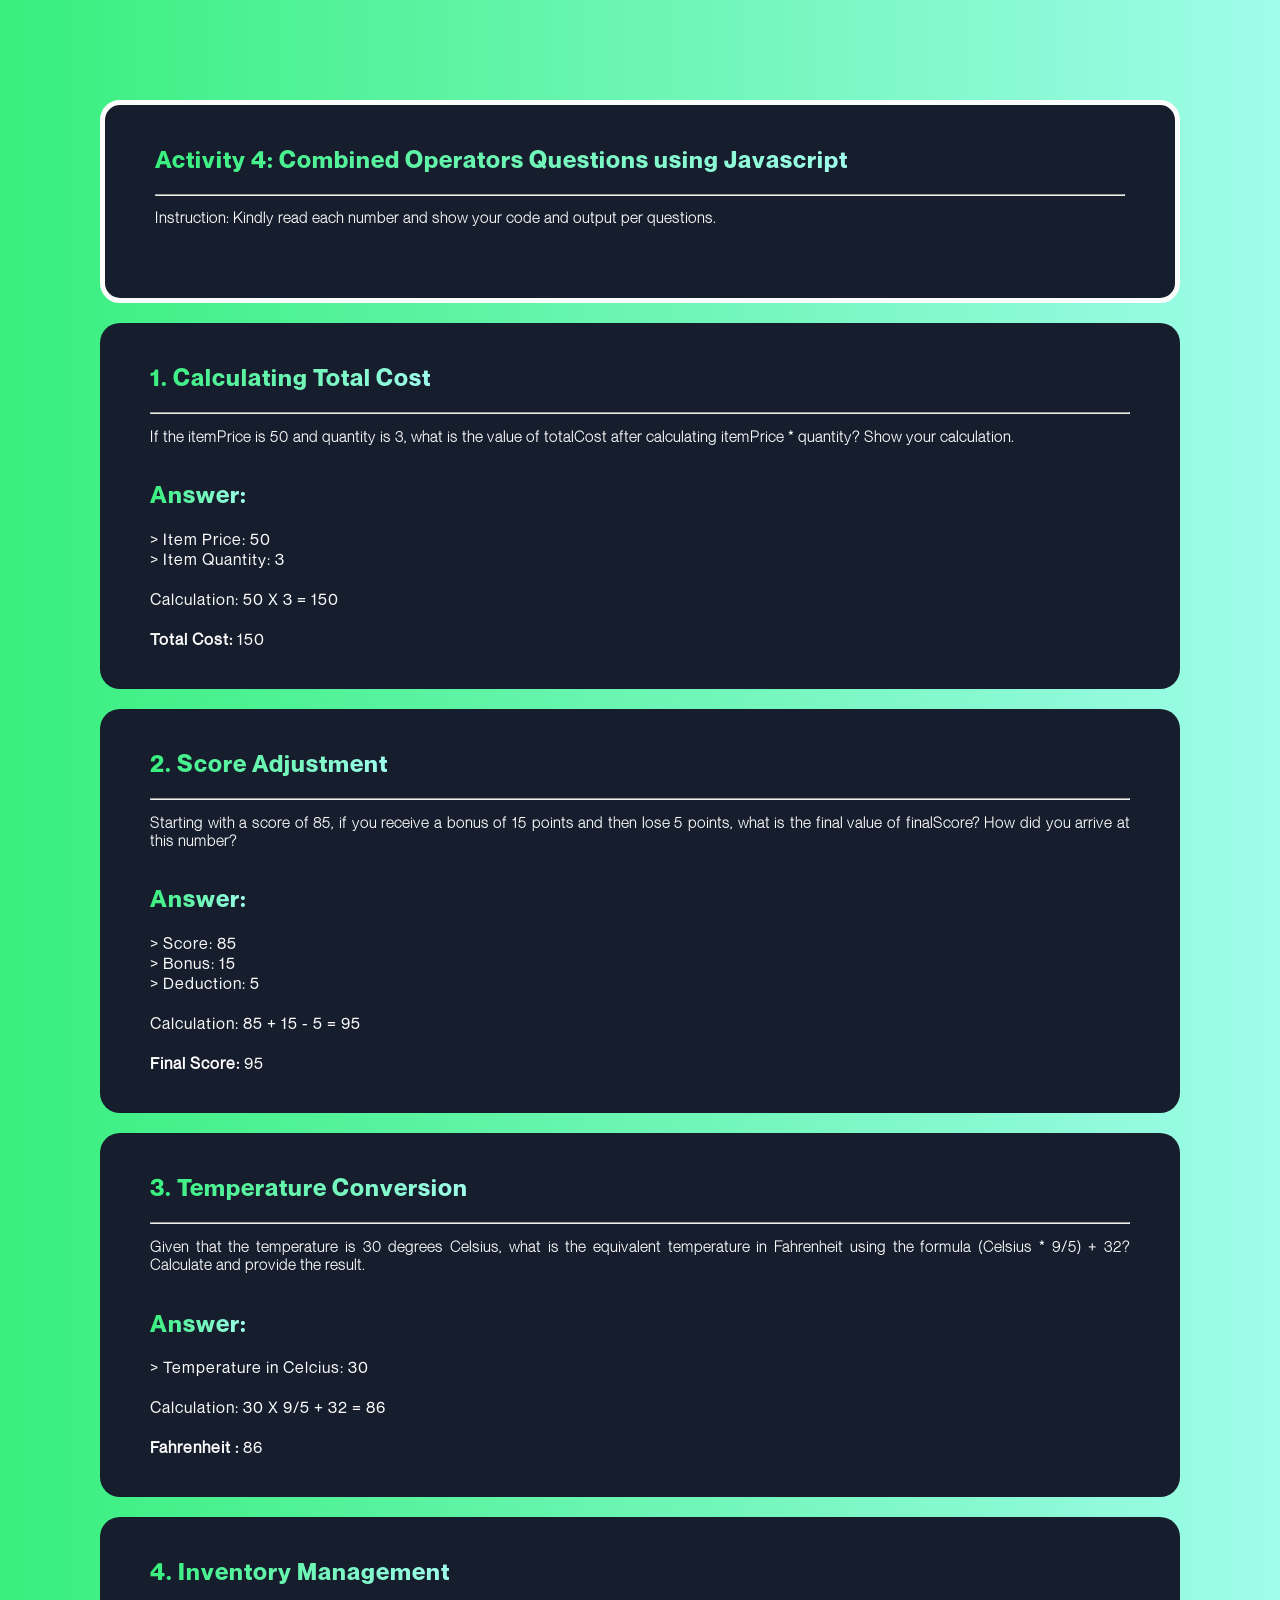
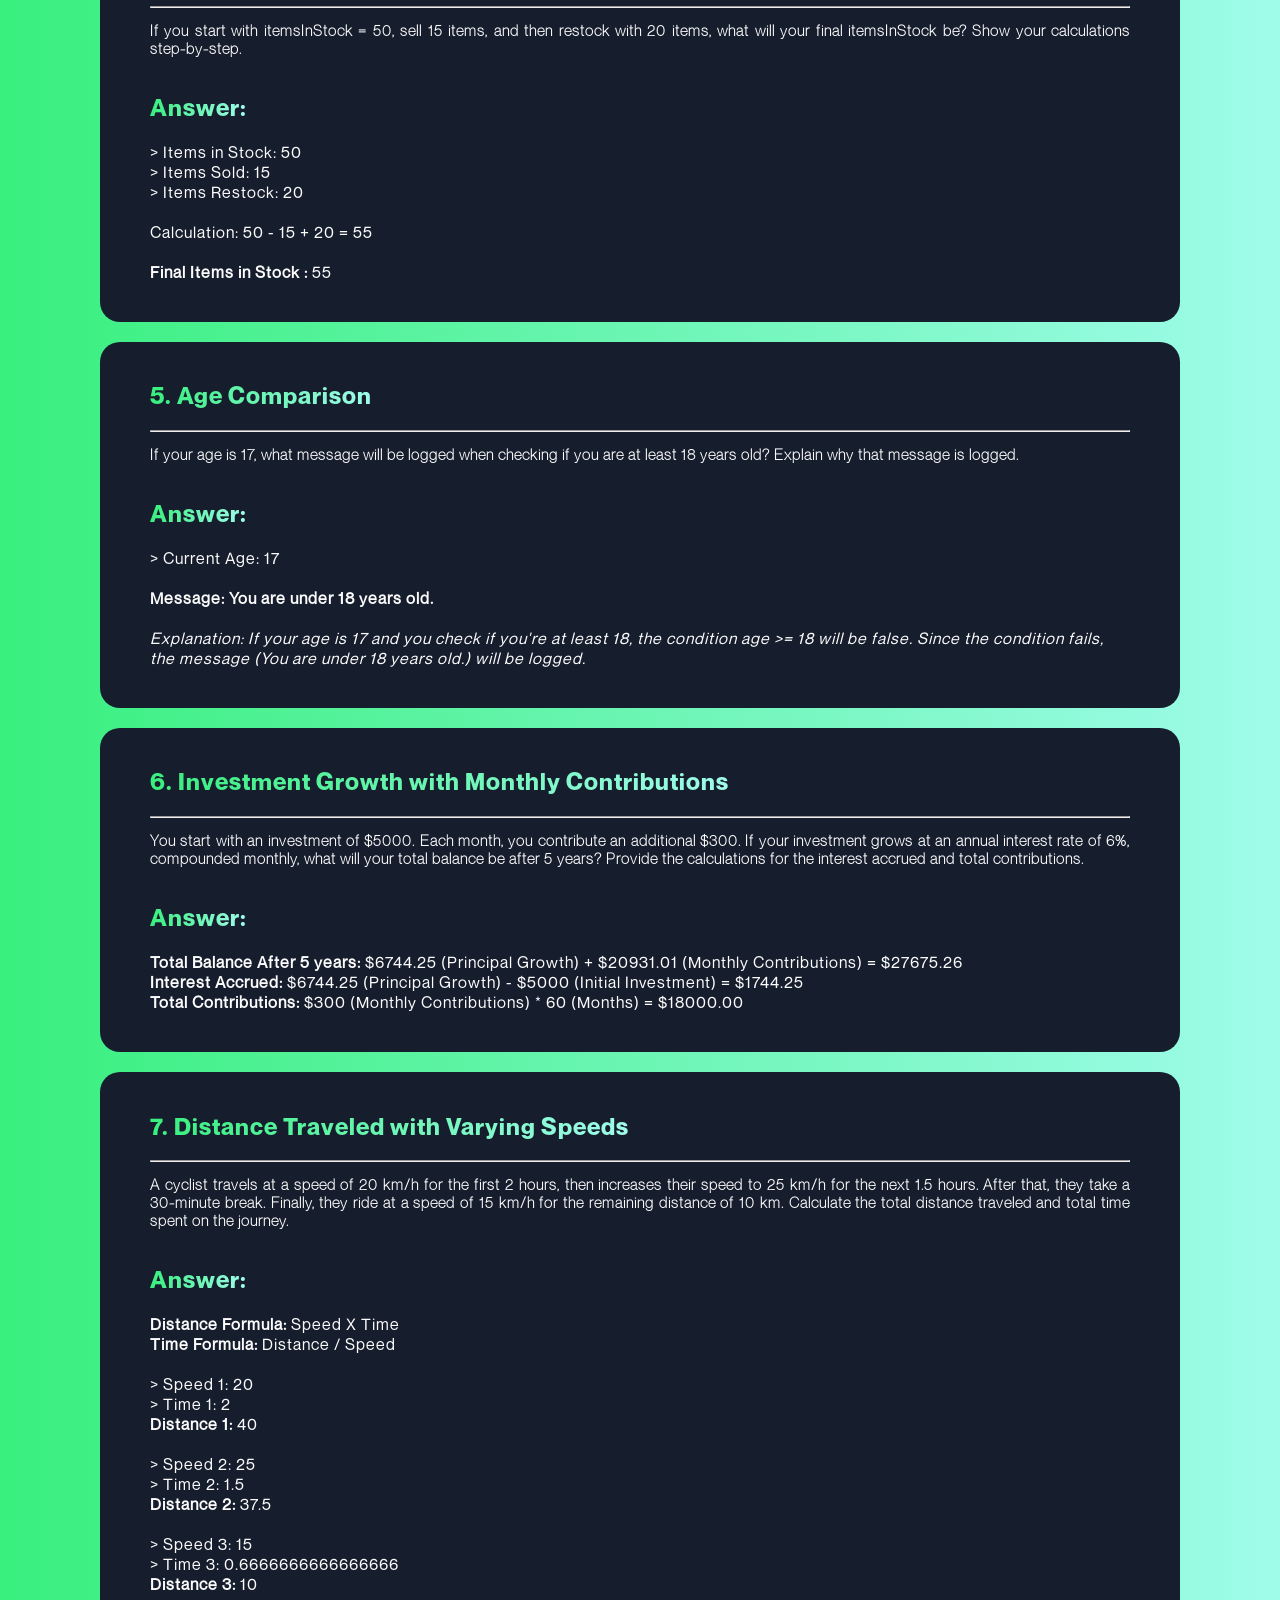
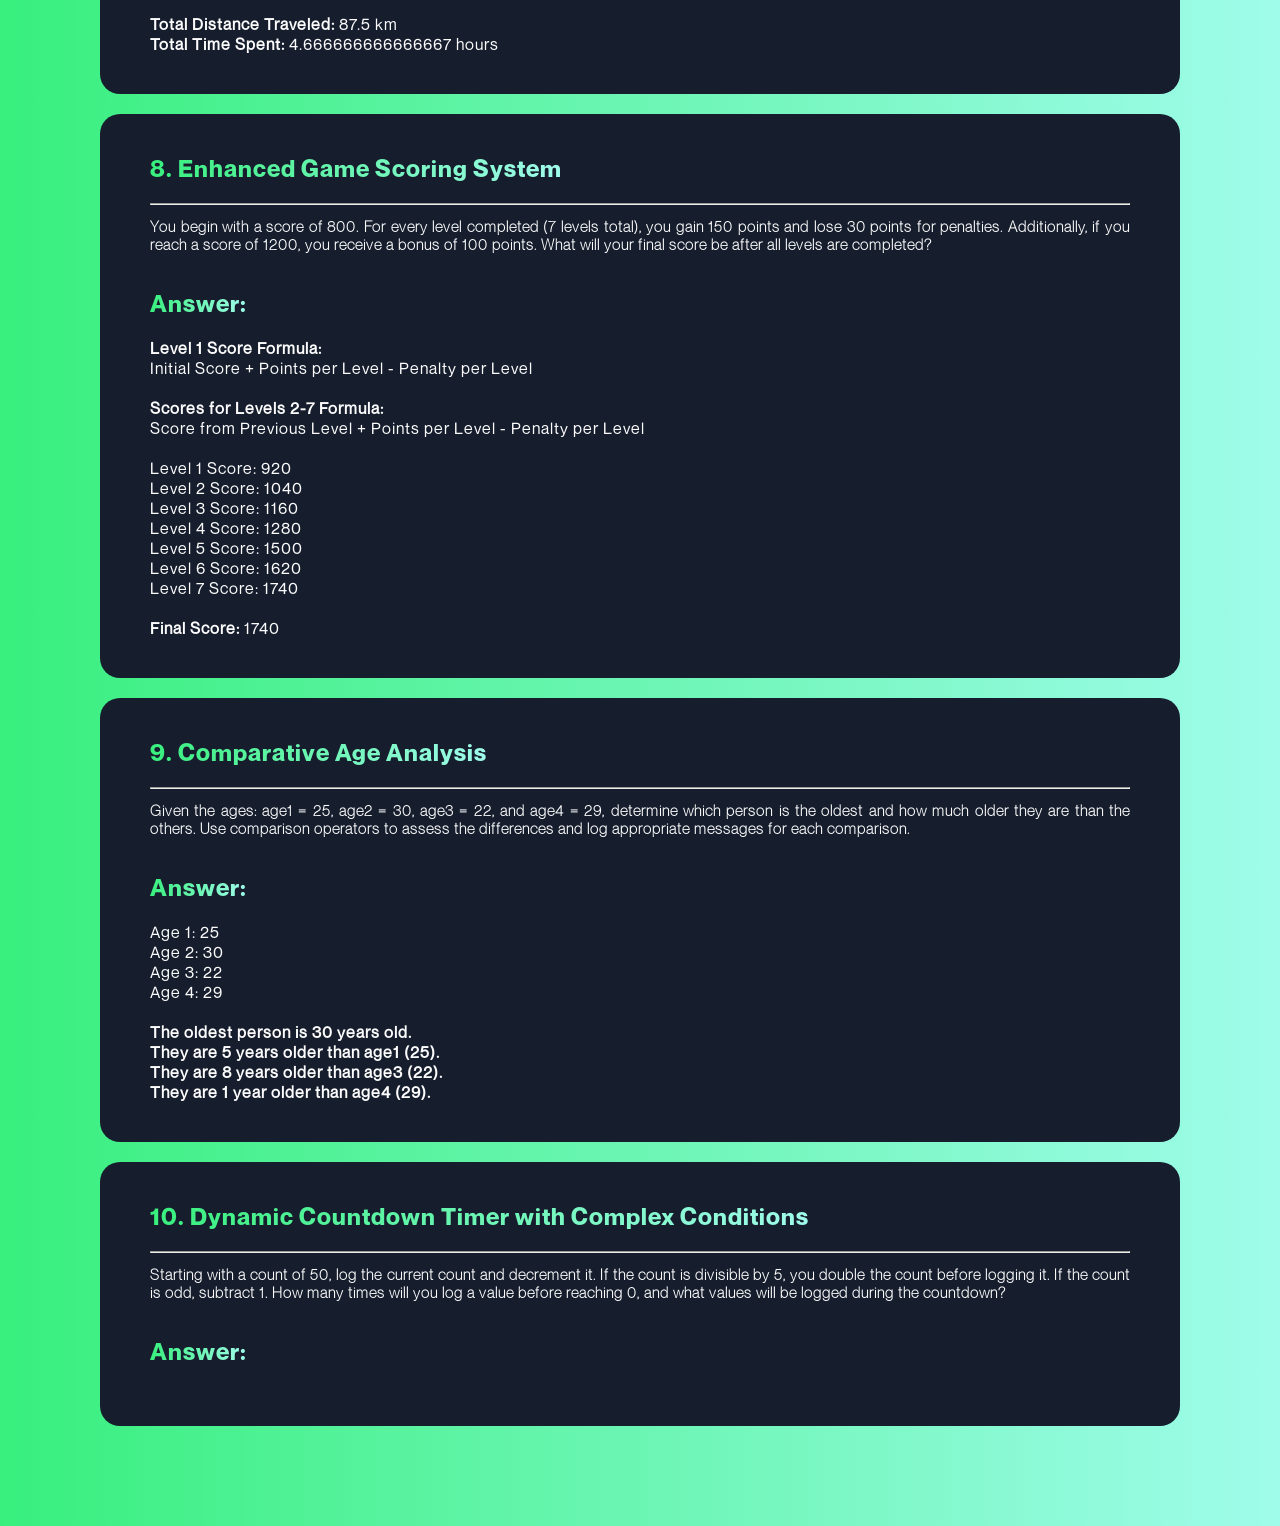
==== index.html @ 2f29f9d5 "renamed activity4.html to index.html" ====
<!DOCTYPE html>
<html lang="en">
  <head>
    <meta charset="UTF-8">
    <meta name="viewport" content="width=device-width, initial-scale=1.0">
    <title>Activity 4</title>
    <link rel="stylesheet" href="activity4.css">
  </head>
  <body>

    <section class="banner">
      <h1>
        Activity 4: Combined Operators Questions using Javascript
      </h1>
      <hr>
      <h2>
        Instruction: Kindly read each number and show your code and output per questions.
      </h2>
      <p>
        <br>
      </p>
    </section>

    <!-- Question 1 -->  
    <section class="question">
      <h1>
        1. Calculating Total Cost
      </h1>
      <hr>
      <h2>
        If the itemPrice is 50 and quantity is 3, what is the value of totalCost after calculating itemPrice * quantity? Show your calculation.
      </h2>
      <p>
        <br>
      </p>
      <h1>
        Answer:
      </h1>
      <script>
        var itemPrice = 50;
        var quantity = 3;
        var totalCost = itemPrice * quantity;
        document.write("> Item Price: " + itemPrice + "<br>");
        document.write("> Item Quantity: " + quantity + "<br><br>");
        document.write("Calculation: " + itemPrice + ' X ' + quantity + ' = ' + totalCost + "<br><br>");
        document.write("<b> Total Cost: </b>"+ totalCost);
      </script>
    </section>

    <!-- Question 2 -->  
    <section class="question">
      <h1>
        2. Score Adjustment
      </h1>
      <hr>
      <h2>
        Starting with a score of 85, if you receive a bonus of 15 points and then lose 5 points,
        what is the final value of finalScore? How did you arrive at this number?      
      </h2>
      <p>
        <br>
      </p>
      <h1>
        Answer:
      </h1>
      <script>
        var score = 85;
        var bonus = 15;
        var deduction = 5;
        var finalScore = (score + bonus) - deduction;
        document.write("> Score: " + score + "<br>");
        document.write("> Bonus: " + bonus + "<br>");
        document.write("> Deduction: " + deduction + "<br><br>");
        document.write("Calculation: " + score + ' + ' + bonus + ' - ' + deduction + ' = ' + finalScore + "<br><br>");
        document.write("<b> Final Score: </b>"+ finalScore);
      </script>
    </section>
    
    <!-- Question 3 -->  
    <section class="question">
      <h1>
        3. Temperature Conversion
      </h1>
      <hr>
      <h2>
        Given that the temperature is 30 degrees Celsius, what is the equivalent temperature in
        Fahrenheit using the formula (Celsius * 9/5) + 32? Calculate and provide the result.
      </h2>
      <p>
        <br>
      </p>
      <h1>
        Answer:
      </h1>
      <script>
        var celcius = 30;
        var fahrenheit = (celcius * 9/5) + 32;
        document.write("> Temperature in Celcius: " + celcius + "<br><br>");
        document.write("Calculation: " + celcius + " X 9/5 + 32" + ' = ' + fahrenheit + "<br><br>");
        document.write("<b> Fahrenheit : </b>"+ fahrenheit);
      </script>
    </section>

    <!-- Question 4 -->  
    <section class="question">
      <h1>
        4. Inventory Management
      </h1>
      <hr>
      <h2>
        If you start with itemsInStock = 50, sell 15 items, and then restock with 20 items, what
        will your final itemsInStock be? Show your calculations step-by-step.      
      </h2>
      <p>
        <br>
      </p>
      <h1>
        Answer:
      </h1>
      <script>
        var itemsInStock = 50;
        var sold = 15;
        var restock = 20;
        var finalItemsInStock = (itemsInStock - sold) + restock;
        document.write("> Items in Stock: " + itemsInStock + "<br>");
        document.write("> Items Sold: " + sold + "<br>");
        document.write("> Items Restock: " + restock + "<br><br>");
        document.write("Calculation: " + itemsInStock + ' - ' + sold + ' + ' + restock + ' = ' + finalItemsInStock + "<br><br>");
        document.write("<b> Final Items in Stock : </b>"+ finalItemsInStock);
      </script>
    </section>

    <!-- Question 5 -->  
    <section class="question">
      <h1>
        5. Age Comparison
      </h1>
      <hr>
      <h2>
        If your age is 17, what message will be logged when checking if you are at least 18 years
        old? Explain why that message is logged.
      </h2>
      <p>
        <br>
      </p>
      <h1>
        Answer:
      </h1>
      <script>
        var age = 17;
        document.write("> Current Age: " + age + "<br><br>");
        if (age >= 18) {
          document.write("Message: You are at least 18 years old.");
        } else {
          document.write("<b> Message: You are under 18 years old.</b>" + "<br><br>");
        }
        document.write("<i> Explanation: If your age is 17 and you check if you're at least 18, the condition age >= 18 will be false. Since the condition fails, the message (You are under 18 years old.) will be logged. </i>");
      </script>
    </section>

    <!-- Question 6 -->  
    <section class="question">
      <h1>
        6. Investment Growth with Monthly Contributions
      </h1>
      <hr>
      <h2>
        You start with an investment of $5000. Each month, you contribute an additional $300.
        If your investment grows at an annual interest rate of 6%, compounded monthly, what
        will your total balance be after 5 years? Provide the calculations for the interest accrued
        and total contributions.
      </h2>
      <p>
        <br>
      </p>
      <h1>
        Answer:
      </h1>
      <script>
        let principal = 5000;  
        let monthlyContribution = 300;  
        let interestRate = 0.06;  
        let months = 12 * 5;  
        let futureValuePrincipal = principal * Math.pow(1 + interestRate / 12, months);
        let futureValueContributions = monthlyContribution * ((Math.pow(1 + interestRate / 12, months) - 1) / (interestRate / 12));
        let totalFutureValue = futureValuePrincipal + futureValueContributions;
        let interestAccrued = futureValuePrincipal - principal;
        let totalContributions = monthlyContribution * months;
        document.write(`<b> Total Balance After 5 years: </b>$${futureValuePrincipal.toFixed(2)} (Principal Growth) + $${futureValueContributions.toFixed(2)} (Monthly Contributions) = $${totalFutureValue.toFixed(2)}<br>`);
        document.write(`<b> Interest Accrued: </b>$${futureValuePrincipal.toFixed(2)} (Principal Growth) - $${principal} (Initial Investment) = $${interestAccrued.toFixed(2)}<br>`);
        document.write(`<b> Total Contributions: </b>$${monthlyContribution} (Monthly Contributions) * ${months} (Months) = $${totalContributions.toFixed(2)}<br>`);
      </script>
    </section>

    <!-- Question 7 -->  
    <section class="question">
      <h1>
        7. Distance Traveled with Varying Speeds
      </h1>
      <hr>
      <h2>
        A cyclist travels at a speed of 20 km/h for the first 2 hours, then increases their speed to
        25 km/h for the next 1.5 hours. After that, they take a 30-minute break. Finally, they
        ride at a speed of 15 km/h for the remaining distance of 10 km. Calculate the total
        distance traveled and total time spent on the journey.
      </h2>
      <p>
        <br>
      </p>
      <h1>
        Answer:
      </h1>
      <script>
        var speed_1 = 20;
        var time_1 = 2;
        var distance_1 = speed_1 * time_1;
        var speed_2 = 25;
        var time_2 = 1.5;
        var distance_2 = speed_2 * time_2;
        var breakTime = 30 / 60;
        var speed_3 = 15;
        var distance_3 = 10;
        var time_3 = distance_3 / speed_3;
        var total_distance = distance_1 + distance_2 + distance_3;
        var total_time = time_1 + time_2 + breakTime + time_3;

        document.write("<b> Distance Formula: </b> Speed X Time <br>");
        document.write("<b> Time Formula: </b> Distance / Speed <br><br>");
        document.write("> Speed 1: " + speed_1 + "<br>");
        document.write("> Time 1: " + time_1 + "<br>");
        document.write("<b> Distance 1: </b>" + distance_1 + "<br><br>");
        document.write("> Speed 2: " + speed_2 + "<br>");
        document.write("> Time 2: " + time_2 + "<br>");
        document.write("<b> Distance 2: </b>" + distance_2 + "<br><br>");
        document.write("> Speed 3: " + speed_3 + "<br>");
        document.write("> Time 3: " + time_3 + "<br>");
        document.write("<b> Distance 3: </b>" + distance_3 + "<br><br>");
        document.write("<b> Total Distance Traveled: </b>" + total_distance + " km" + "<br>");
        document.write("<b> Total Time Spent: </b>" + total_time + " hours" + "<br>");
      </script>
    </section>

    <!-- Question 8 -->  
    <section class="question">
      <h1>
        8. Enhanced Game Scoring System
      </h1>
      <hr>
      <h2>
        You begin with a score of 800. For every level completed (7 levels total), you gain 150
        points and lose 30 points for penalties. Additionally, if you reach a score of 1200, you
        receive a bonus of 100 points. What will your final score be after all levels are
        completed?
      </h2>
      <p>
        <br>
      </p>
      <h1>
        Answer:
      </h1>
      <script>
        var initialScore = 800;
        var totalLevels = 7;
        var pointsPerLevel = 150;
        var penaltyPerLevel = 30;
        var bonusScore = 100;
        var finalScore = initialScore; 
        document.write("<b> Level 1 Score Formula: </b><br> Initial Score + Points per Level - Penalty per Level <br><br>")
        document.write("<b> Scores for Levels 2-7 Formula: </b><br> Score from Previous Level + Points per Level - Penalty per Level <br><br>")
        for (var i = 1; i <= totalLevels; i++) {
            finalScore = (finalScore + pointsPerLevel) - penaltyPerLevel;
            document.write("Level " + i + " Score: " + finalScore + "<br>");
            if (finalScore >= 1200){
              finalScore += bonusScore;
              bonusScore = 0;
            }
        }
        document.write("<br><b> Final Score: </b>" + finalScore);
      </script>
    </section>

    <!-- Question 9 -->  
    <section class="question">
      <h1>
        9. Comparative Age Analysis
      </h1>
      <hr>
      <h2>
        Given the ages: age1 = 25, age2 = 30, age3 = 22, and age4 = 29, determine which person
        is the oldest and how much older they are than the others. Use comparison operators to
        assess the differences and log appropriate messages for each comparison.
      </h2>
      <p>
        <br>
      </p>
      <h1>
        Answer:
      </h1>
      <script>
        var age1 = 25;
        var age2 = 30;
        var age3 = 22;
        var age4 = 29;
        var oldest = Math.max(age1, age2, age3, age4);
        document.write("Age 1: " + age1 + "<br>");
        document.write("Age 2: " + age2 + "<br>");
        document.write("Age 3: " + age3 + "<br>");
        document.write("Age 4: " + age4 + "<br><br>");
        document.write("<b>The oldest person is " + oldest + " years old.<br>");
          if (oldest > age1) {
            document.write("They are " + (oldest - age1) + " years older than age1 (" + age1 + ").<br>");
          }
          if (oldest > age2) {
            document.write("They are " + (oldest - age2) + " years older than age2 (" + age2 + ").<br>");
          }
          if (oldest > age3) {
            document.write("They are " + (oldest - age3) + " years older than age3 (" + age3 + ").<br>");
          }
          if (oldest > age4) {
            document.write("They are " + (oldest - age4) + " year older than age4 (" + age4 + ").<b>");
          }
      </script>
    </section>

    <!-- Question 10 -->  
    <section class="question">
      <h1>
        10. Dynamic Countdown Timer with Complex Conditions
      </h1>
      <hr>
      <h2>
        Starting with a count of 50, log the current count and decrement it. If the count is
        divisible by 5, you double the count before logging it. If the count is odd, subtract 1.
        How many times will you log a value before reaching 0, and what values will be logged
        during the countdown?

      </h2>
      <p>
        <br>
      </p>
      <h1>
        Answer:
      </h1>
      <script>

      </script>
    </section>

  </body>
</html>
---- activity4.css ----
/* Font-face declarations */
@font-face {
  font-family: 'NeueMontreal-Bold';
  src: url(fonts/NeueMontreal-Bold.otf);
}

@font-face {
  font-family: 'NeueMontreal-Regular';
  src: url(fonts/NeueMontreal-Regular.otf);
}

@font-face {
  font-family: 'NeueMontreal-Light';
  src: url(fonts/NeueMontreal-Light.otf);
}

body{
  background: linear-gradient(90deg, #38EF7D, #9FFCEA);
  margin: 100px 100px 100px 100px;
}

h1{
  color: #FCFCFC;
  background: linear-gradient(90deg, #38EF7D, #9FFCEA);
  width: fit-content;
  -webkit-background-clip: text;
  -webkit-text-fill-color: transparent;
  font-family: 'NeueMontreal-Bold';
}

h2{
  font-family: 'NeueMontreal-Light';
  font-size: 15px;
  text-align: justify;
}

p{
  height: 0;
}

.banner{
  background: rgba(22, 29, 45);
  backdrop-filter: blur(100px);
  color: #FCFCFC;
  border-style: solid;
  border-width: 5px;
  width: auto;
  border-radius: 20px;
  font-family: 'NeueMontreal-Regular';
  letter-spacing: 1px;
  padding: 20px 50px 40px 50px;
  margin-top: 20px;
  margin-bottom: 20px;
}
.question{
  background: rgba(22, 29, 45);
  backdrop-filter: blur(100px);
  color: #FCFCFC;
  width: auto;
  border-radius: 20px;
  font-family: 'NeueMontreal-Regular';
  letter-spacing: 1px;
  padding: 20px 50px 40px 50px;
  margin-top: 20px;
  margin-bottom: 20px;
}
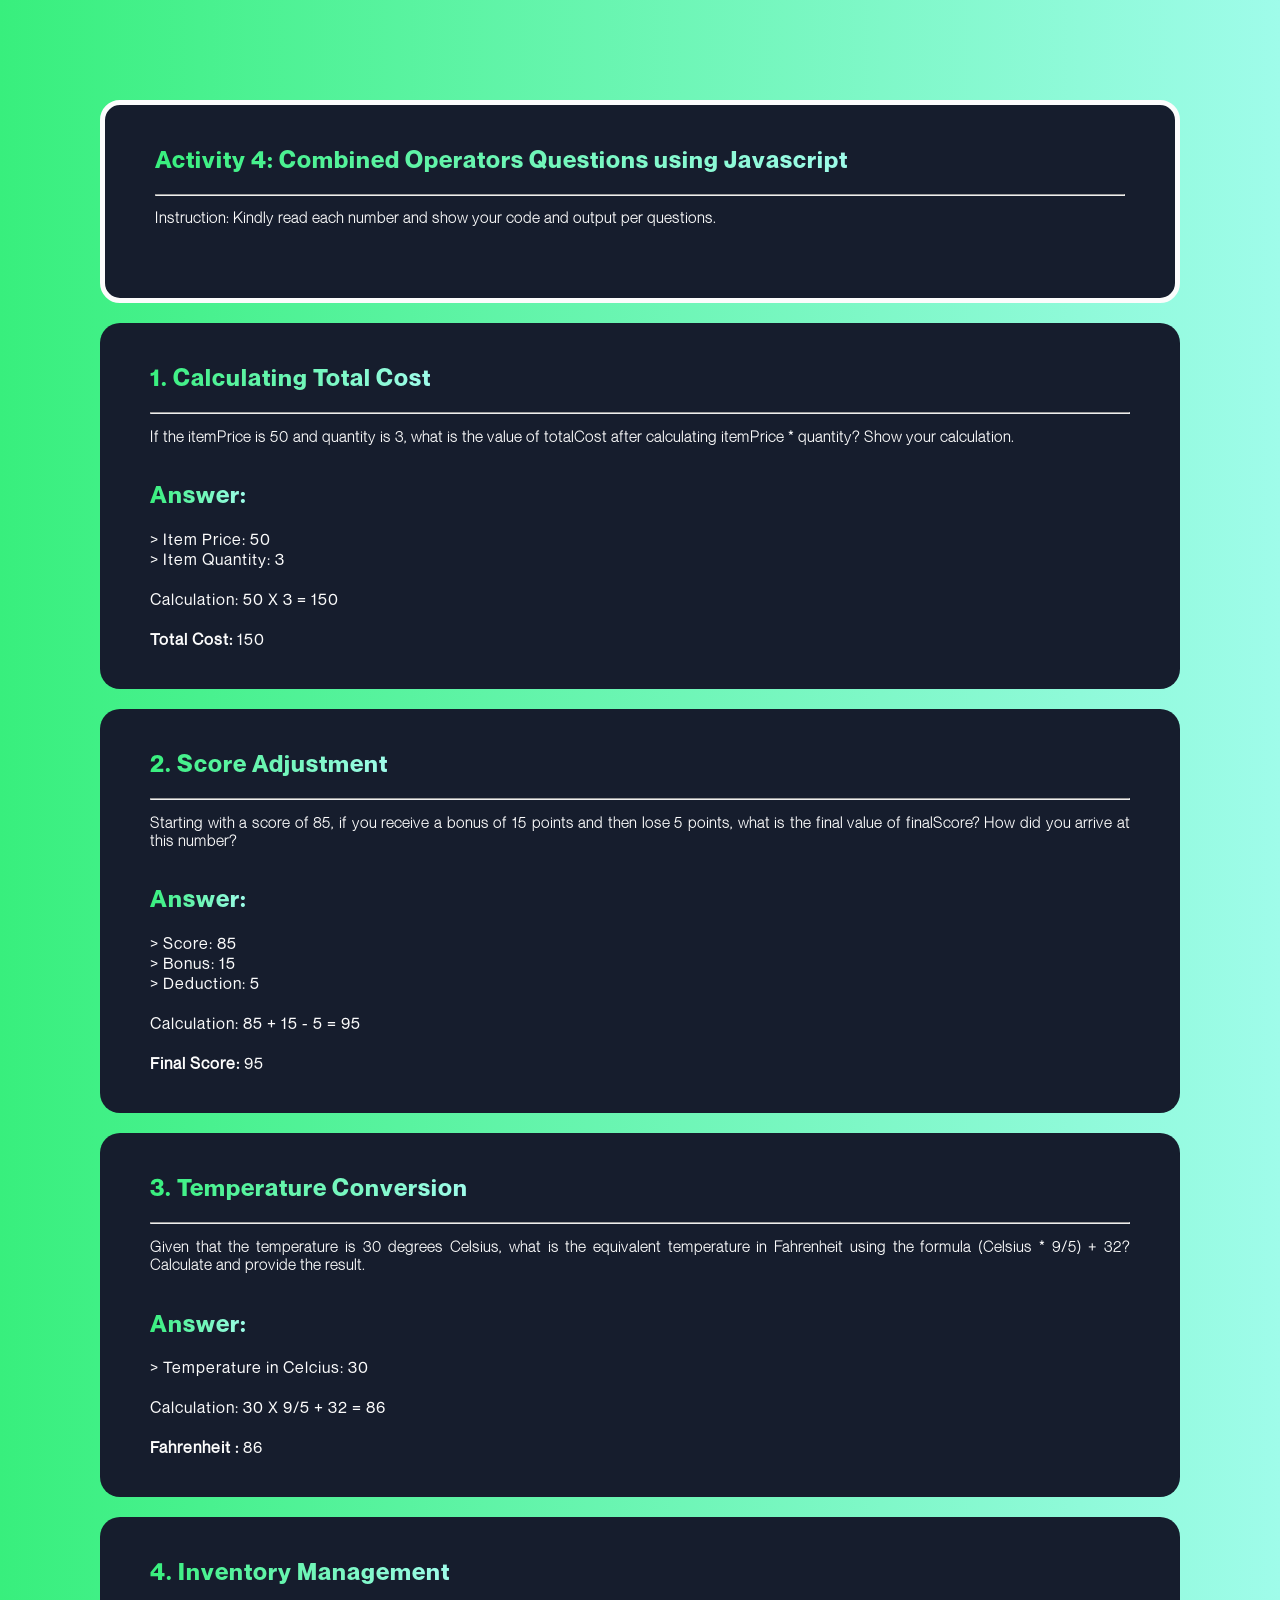
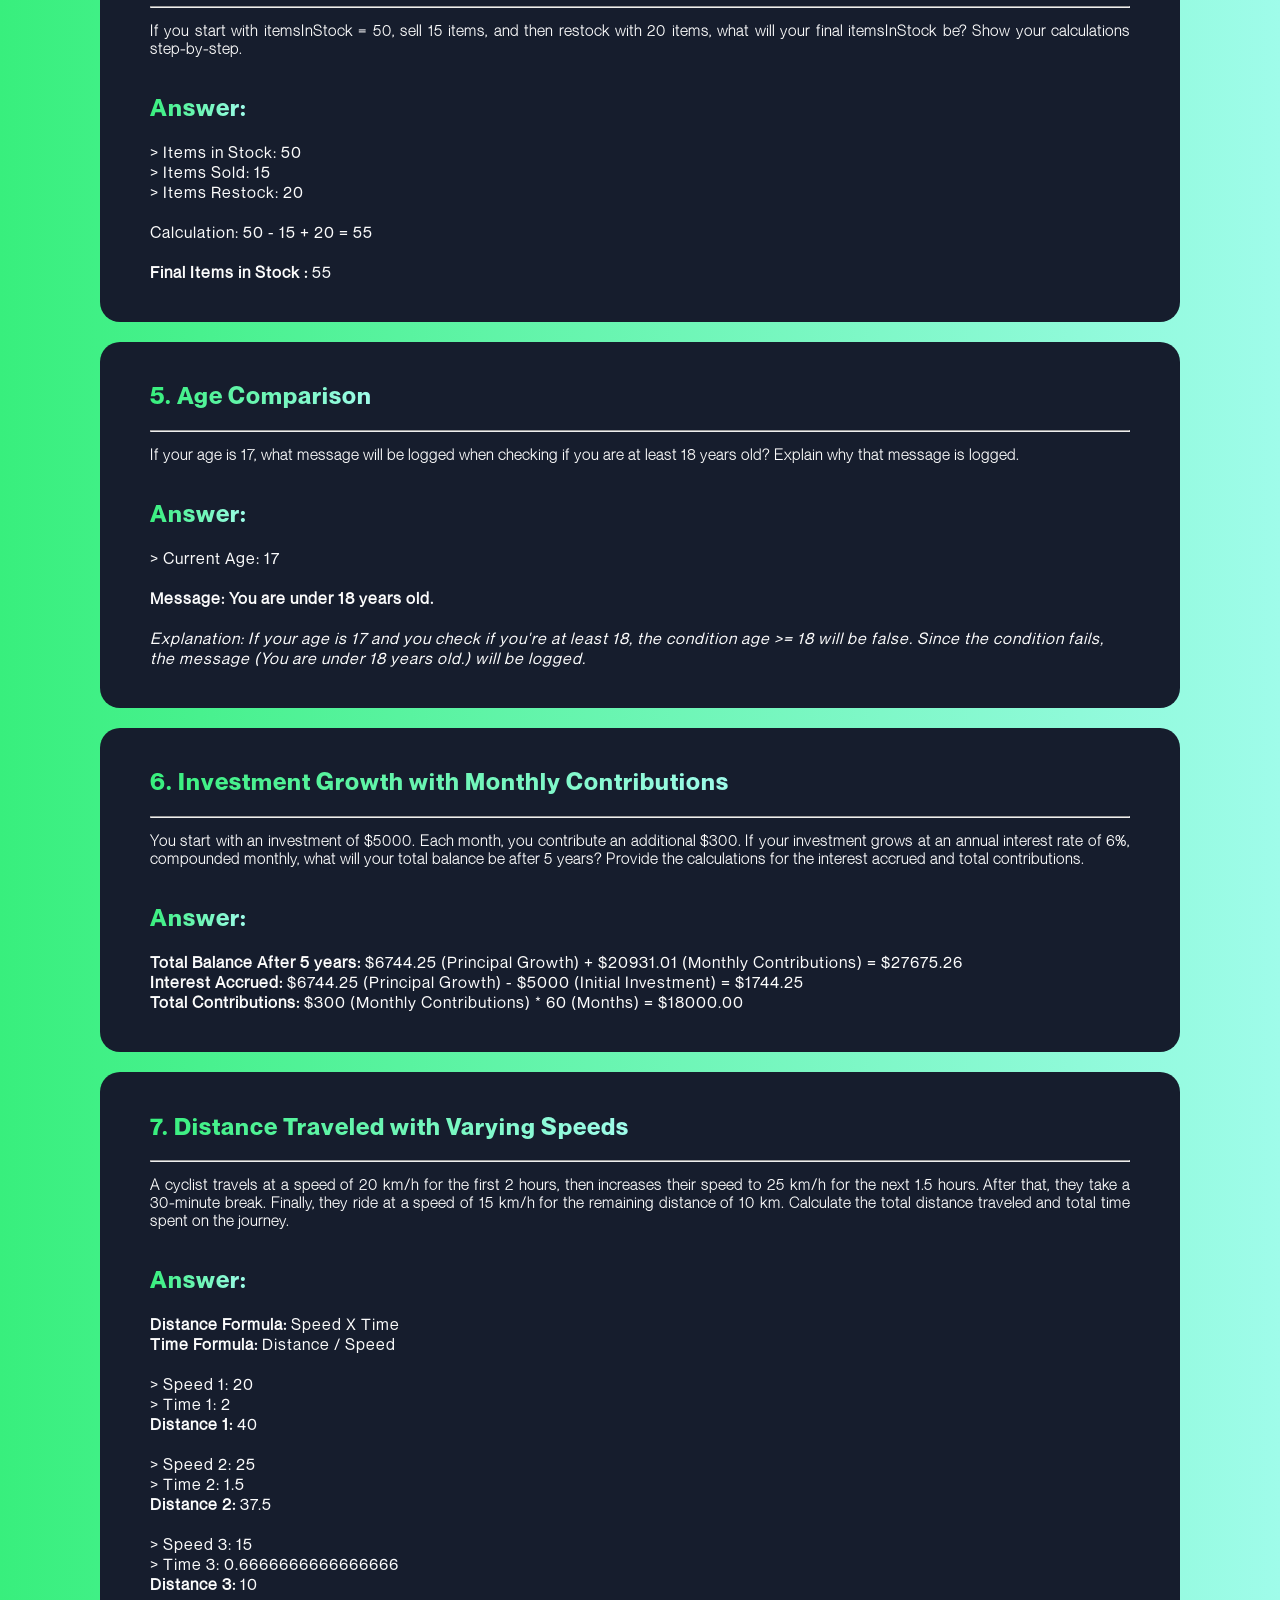
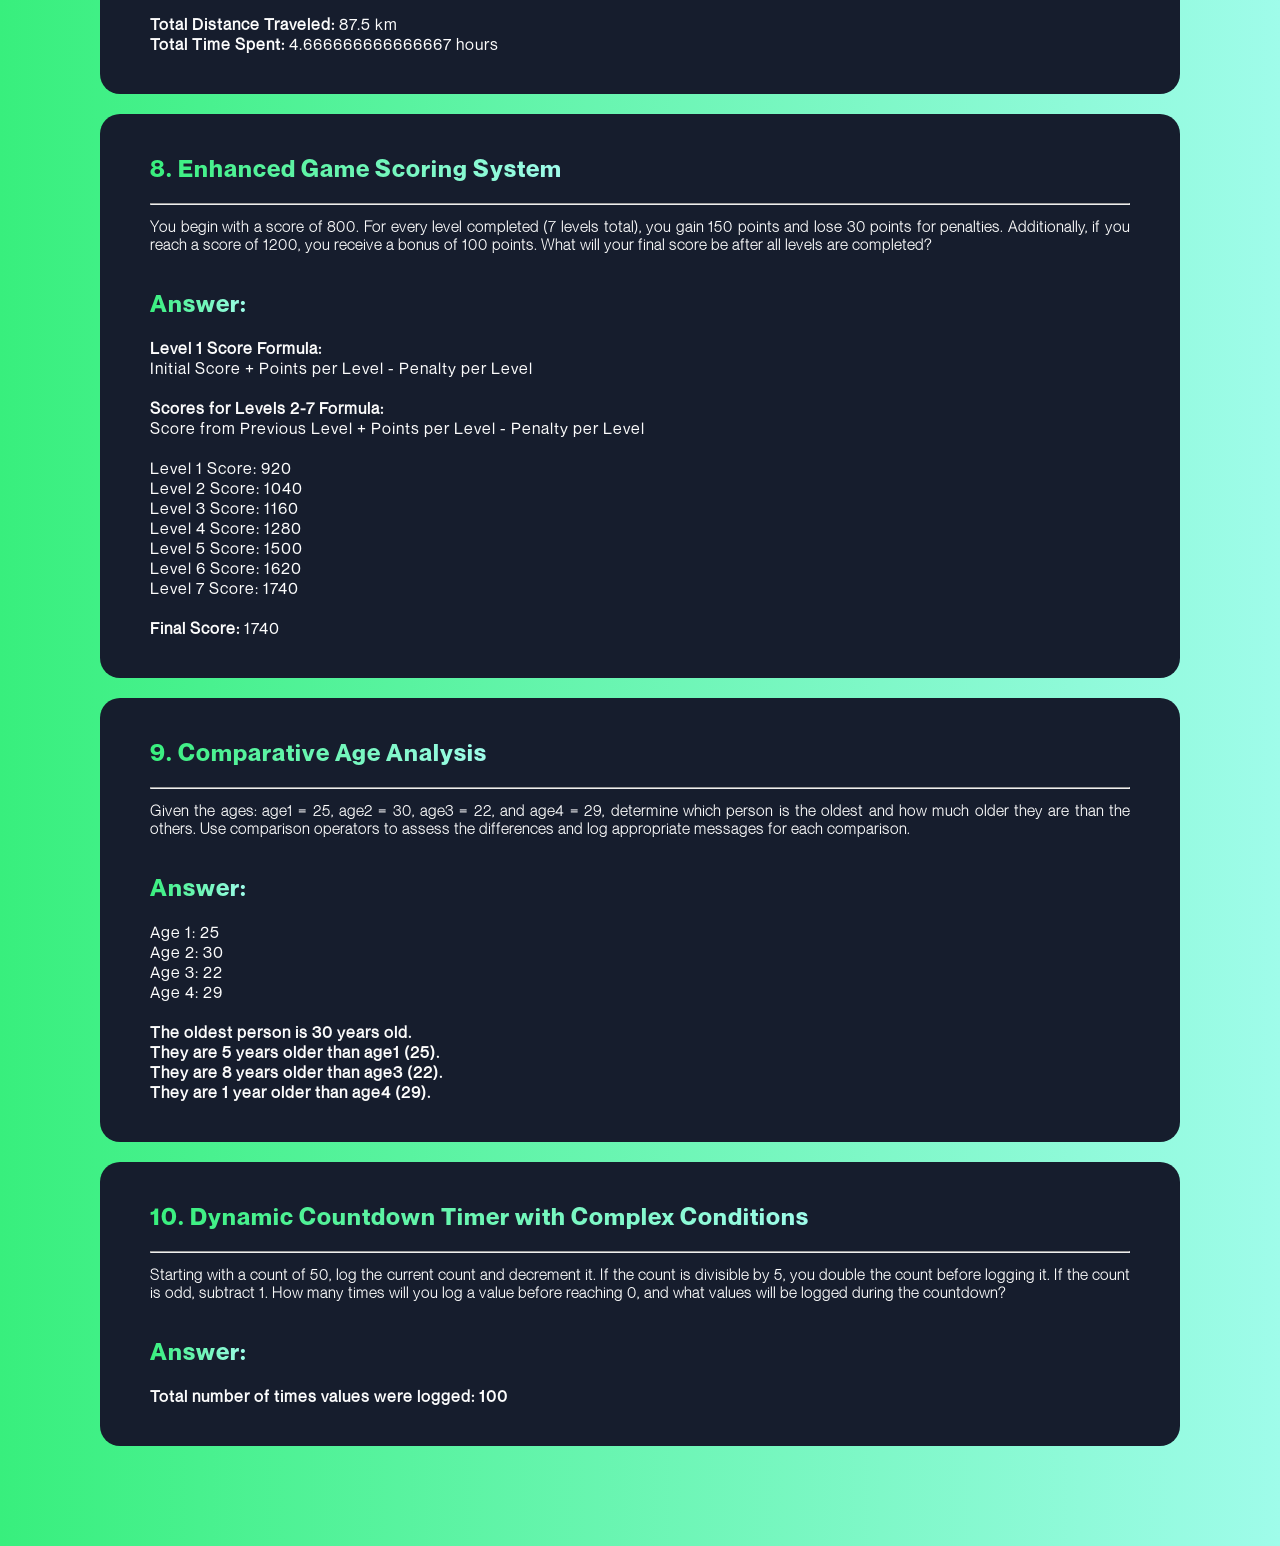
==== commit af2fff49: "made the design responsive to mobile" ====
--- a/index.html
+++ b/index.html
@@ -342,7 +342,28 @@
         Answer:
       </h1>
       <script>
-
+        let count = 50;
+        let logCount = 0;
+        const logLimit = 100; // Set a limit to the number of logs
+
+        while (count > 0 && logCount < logLimit) {
+            // Log the current count before any changes
+            console.log(count);
+            logCount++;
+
+            // Double the count if it is divisible by 5
+            if (count % 5 === 0) {
+                count *= 2;
+            } else if (count % 2 !== 0) {
+                // Subtract 1 if the count is odd
+                count -= 1;
+            } else {
+                // Decrease the count by 1 in any other case
+                count--;
+            }
+        }
+
+        document.write("Total number of times values were logged: " + logCount);
       </script>
     </section>
 
--- a/activity4.css
+++ b/activity4.css
@@ -63,4 +63,13 @@
   padding: 20px 50px 40px 50px;
   margin-top: 20px;
   margin-bottom: 20px;
+}
+
+/* Responsive Design */
+@media (max-width: 768px) {
+
+  body{
+    margin: 20px 20px 20px 20px;
+  }
+
 }
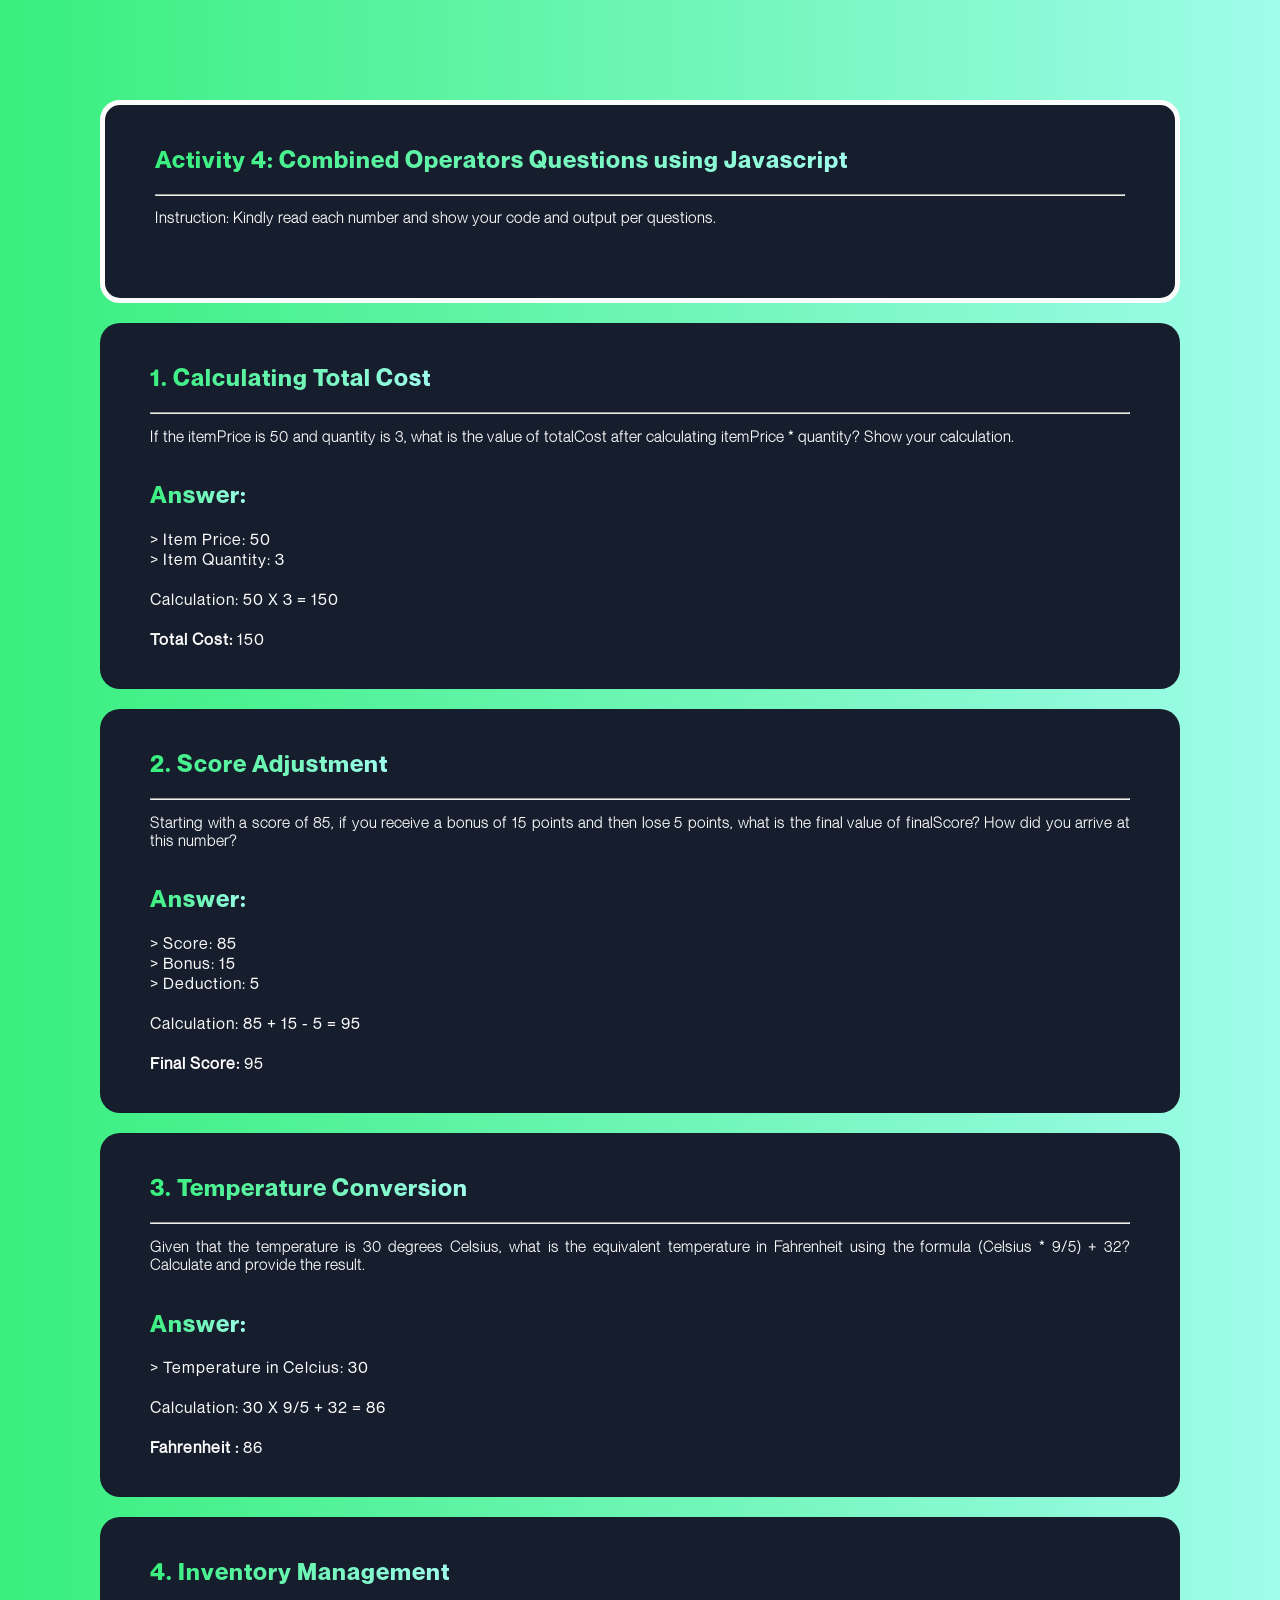
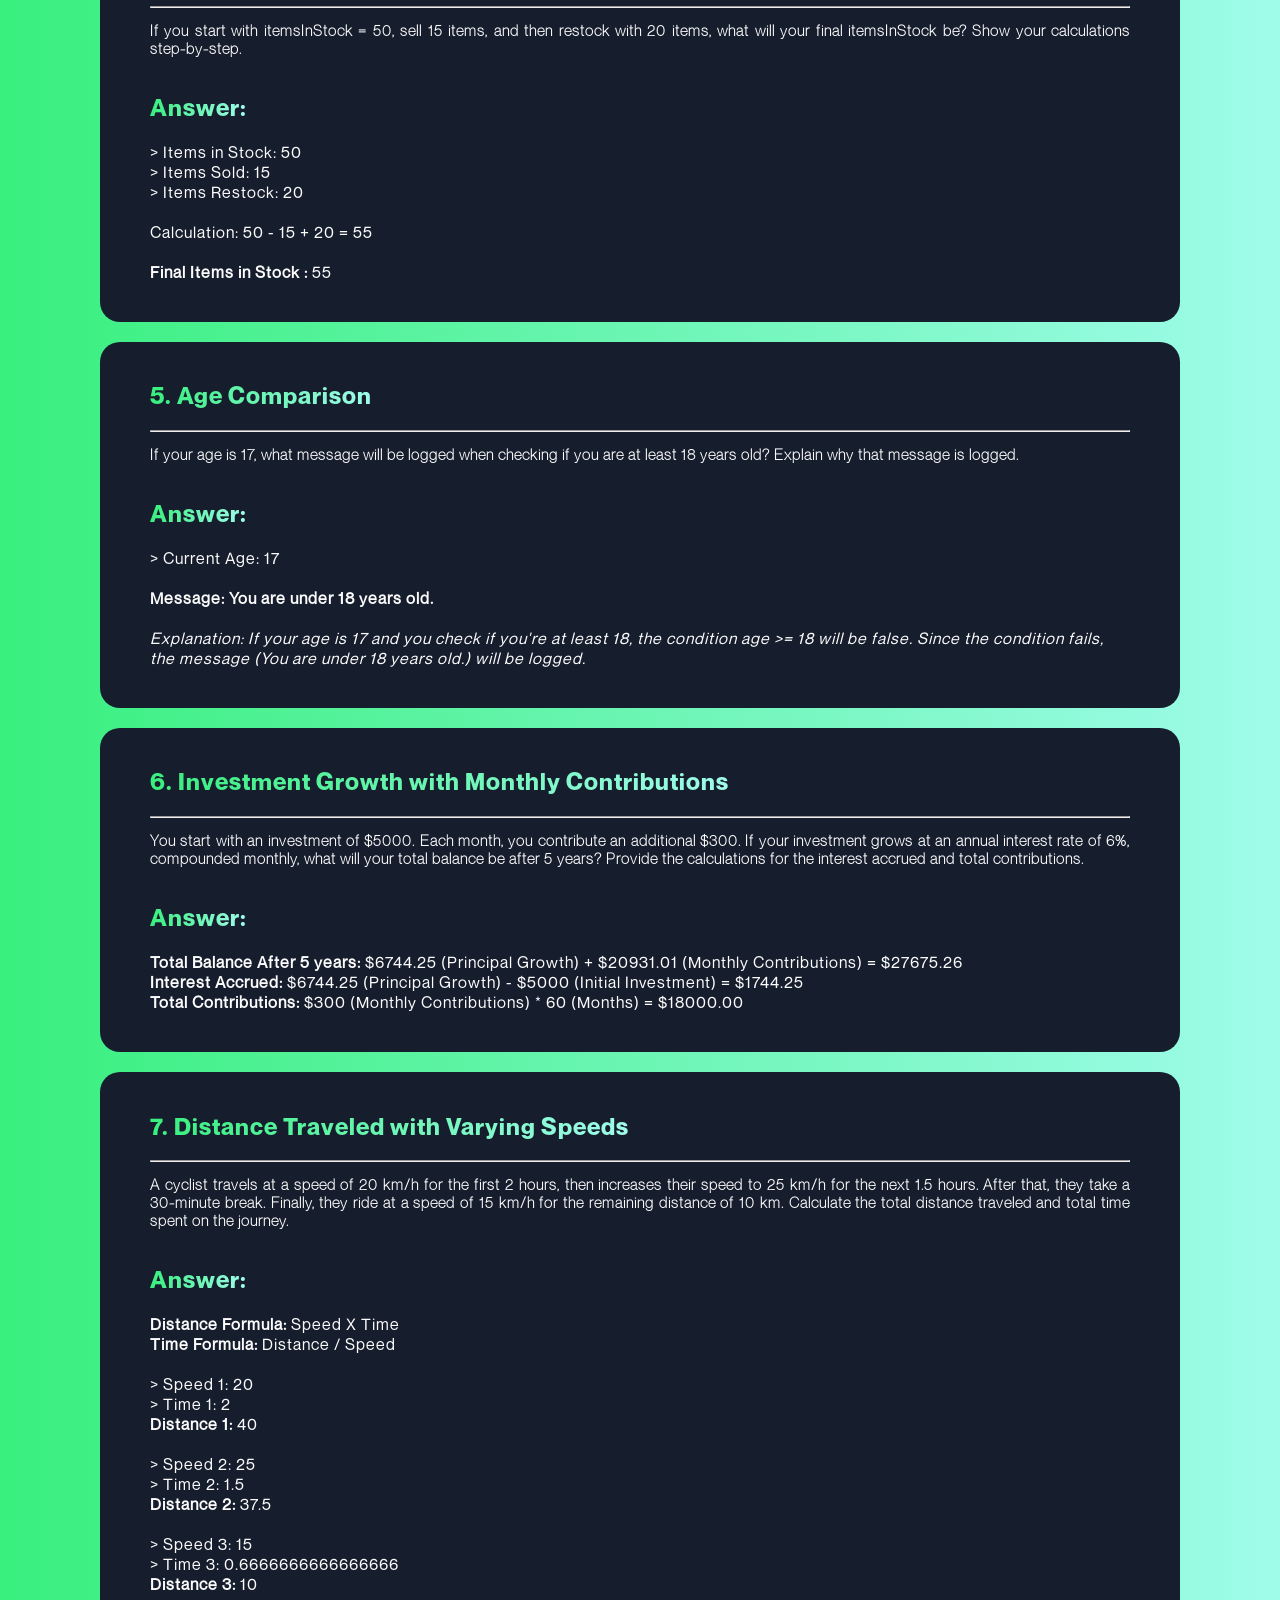
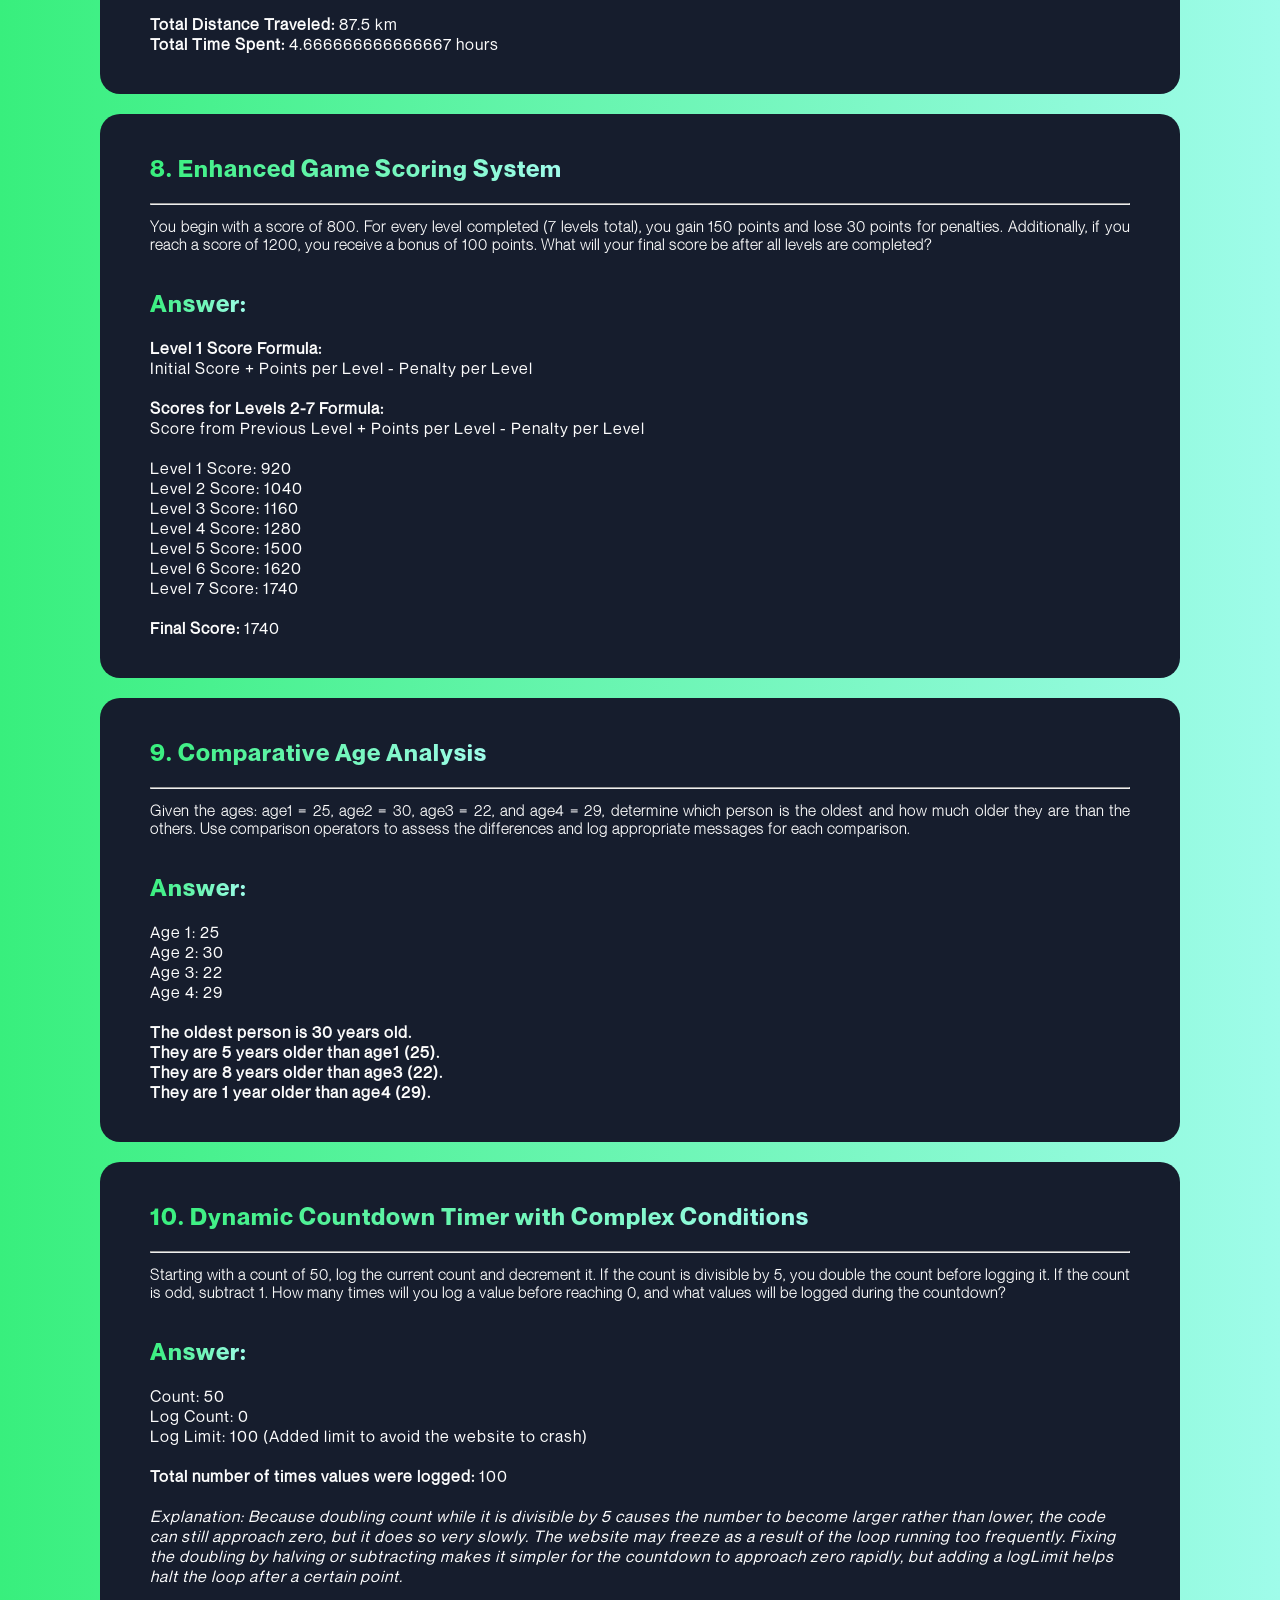
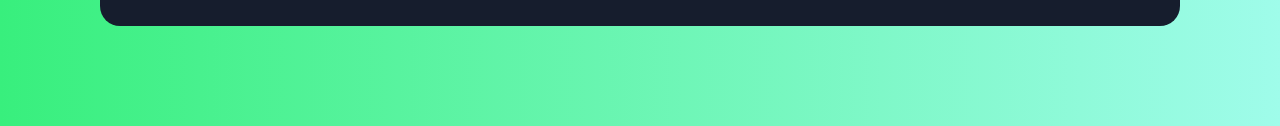
==== commit 9869fbc4: "finished activity 4" ====
--- a/index.html
+++ b/index.html
@@ -317,7 +317,7 @@
             document.write("They are " + (oldest - age3) + " years older than age3 (" + age3 + ").<br>");
           }
           if (oldest > age4) {
-            document.write("They are " + (oldest - age4) + " year older than age4 (" + age4 + ").<b>");
+            document.write("They are " + (oldest - age4) + " year older than age4 (" + age4 + ").</b>");
           }
       </script>
     </section>
@@ -344,26 +344,24 @@
       <script>
         let count = 50;
         let logCount = 0;
-        const logLimit = 100; // Set a limit to the number of logs
-
+        const logLimit = 100; 
+        document.write("Count: " + count + "<br>")
+        document.write("Log Count: " + logCount + "<br>")
+        document.write("Log Limit: " + logLimit + " (Added limit to avoid the website to crash) <br><br>")
         while (count > 0 && logCount < logLimit) {
-            // Log the current count before any changes
             console.log(count);
             logCount++;
-
-            // Double the count if it is divisible by 5
             if (count % 5 === 0) {
                 count *= 2;
             } else if (count % 2 !== 0) {
-                // Subtract 1 if the count is odd
                 count -= 1;
             } else {
-                // Decrease the count by 1 in any other case
                 count--;
             }
         }
-
-        document.write("Total number of times values were logged: " + logCount);
+        document.write("<b> Total number of times values were logged: </b>" + logCount + "<br><br>");
+        document.write("<i> Explanation: Because doubling count while it is divisible by 5 causes the number to become larger rather than lower, the code can still approach zero, but it does so very slowly. The website may freeze as a result of the loop running too frequently. Fixing the doubling by halving or subtracting makes it simpler for the countdown to approach zero rapidly, but adding a logLimit helps halt the loop after a certain point.</i>")
+
       </script>
     </section>
 
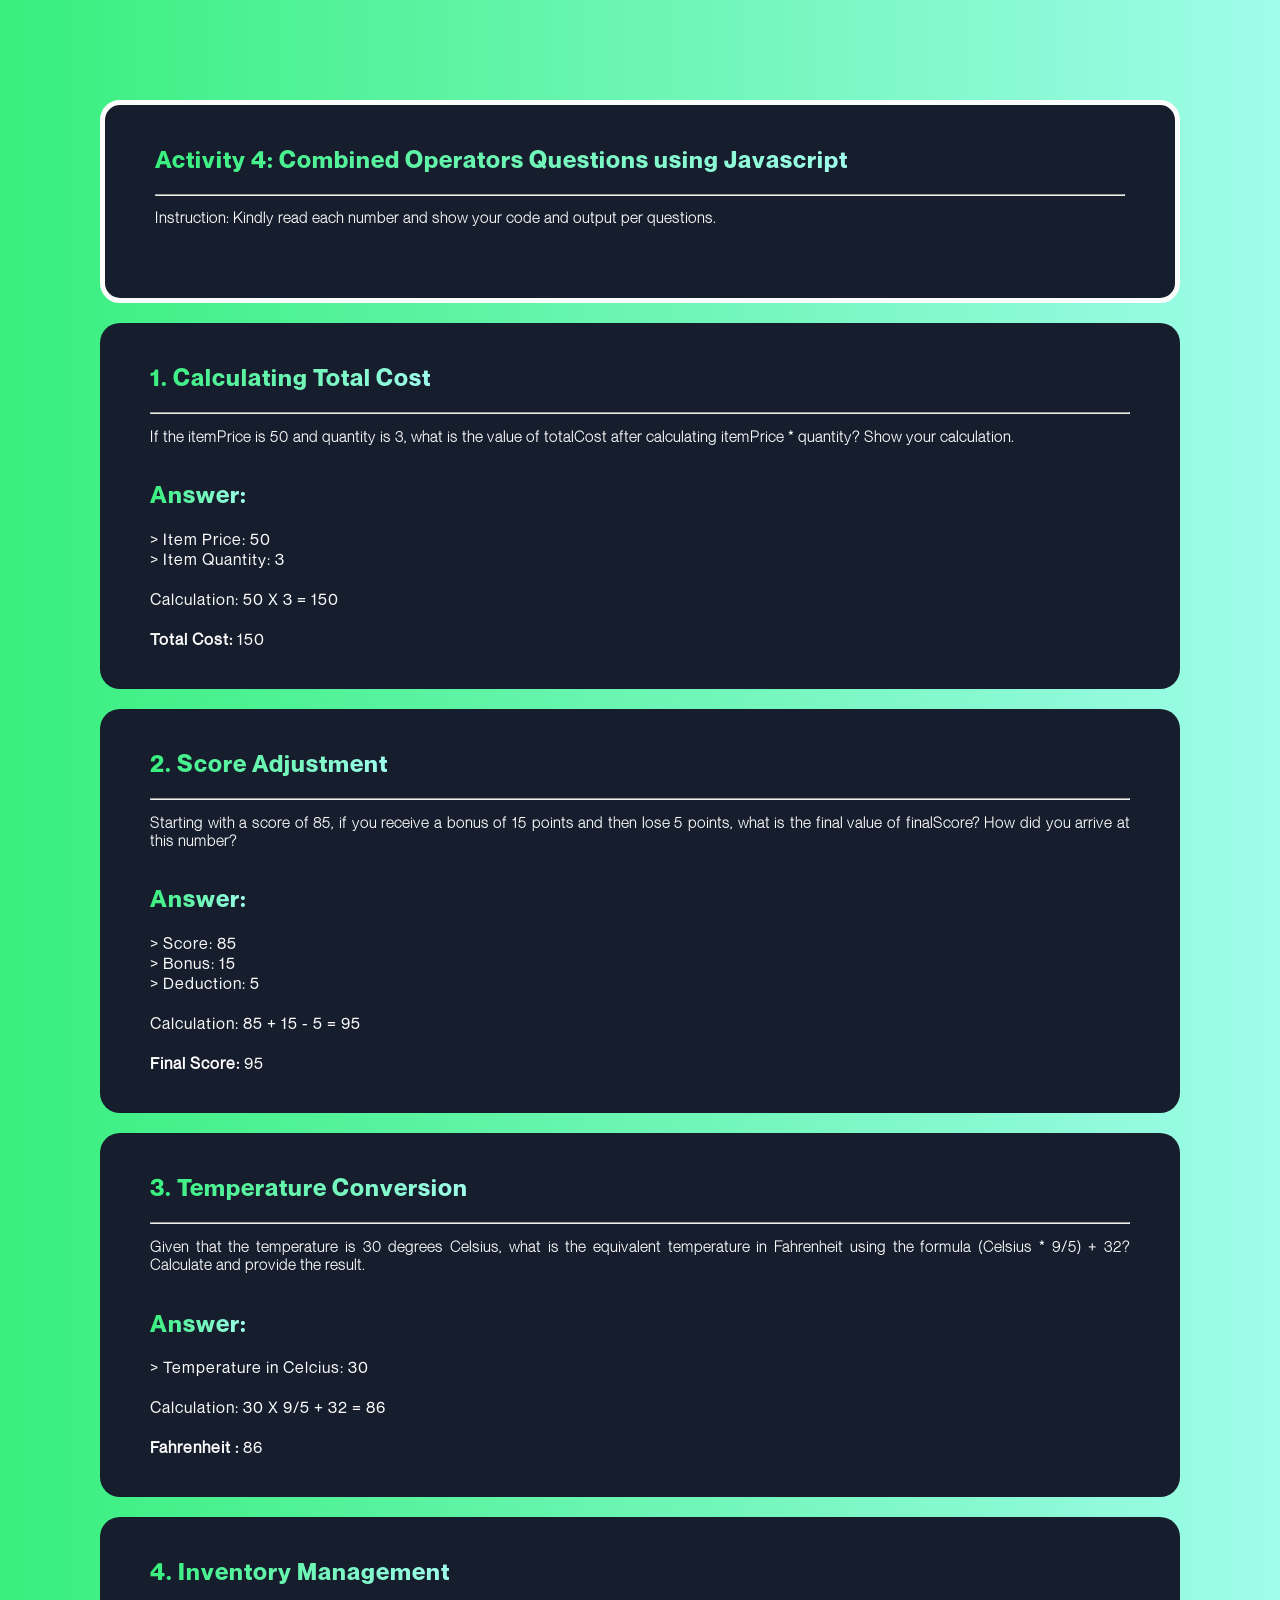
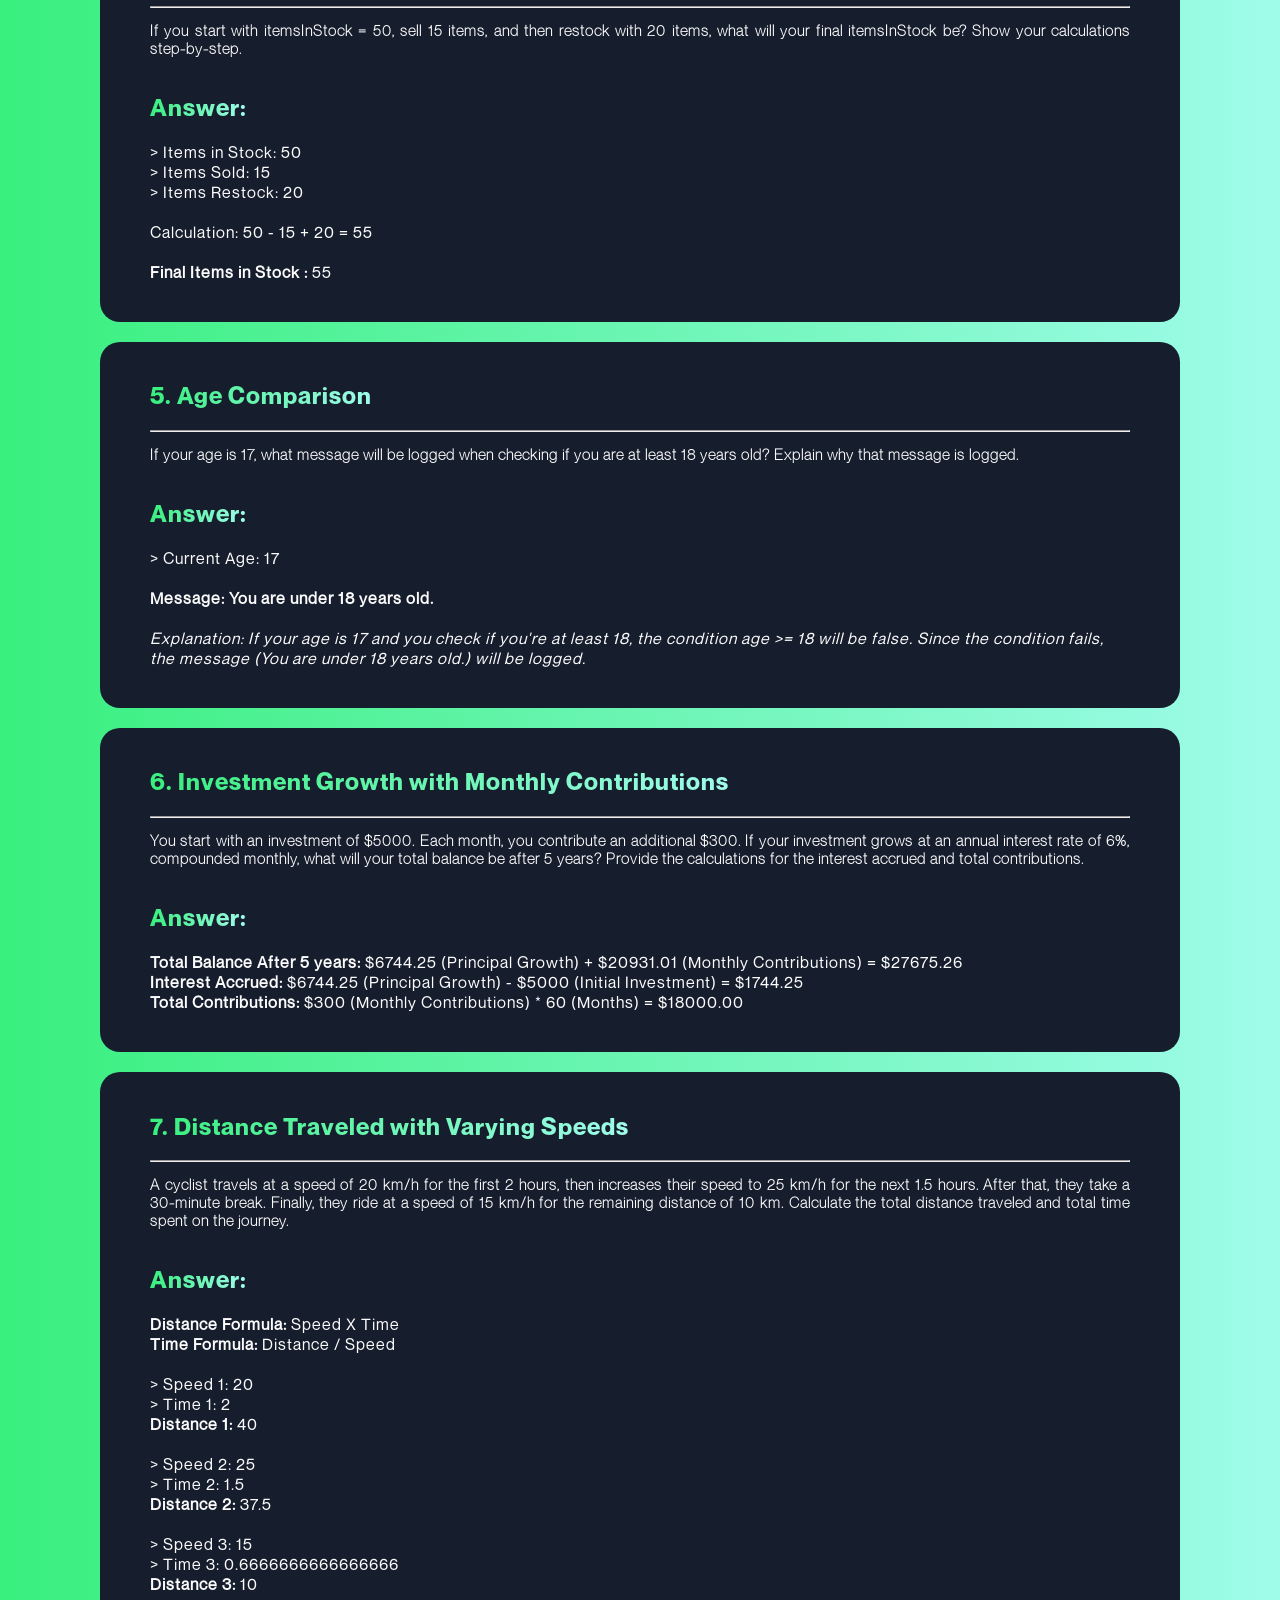
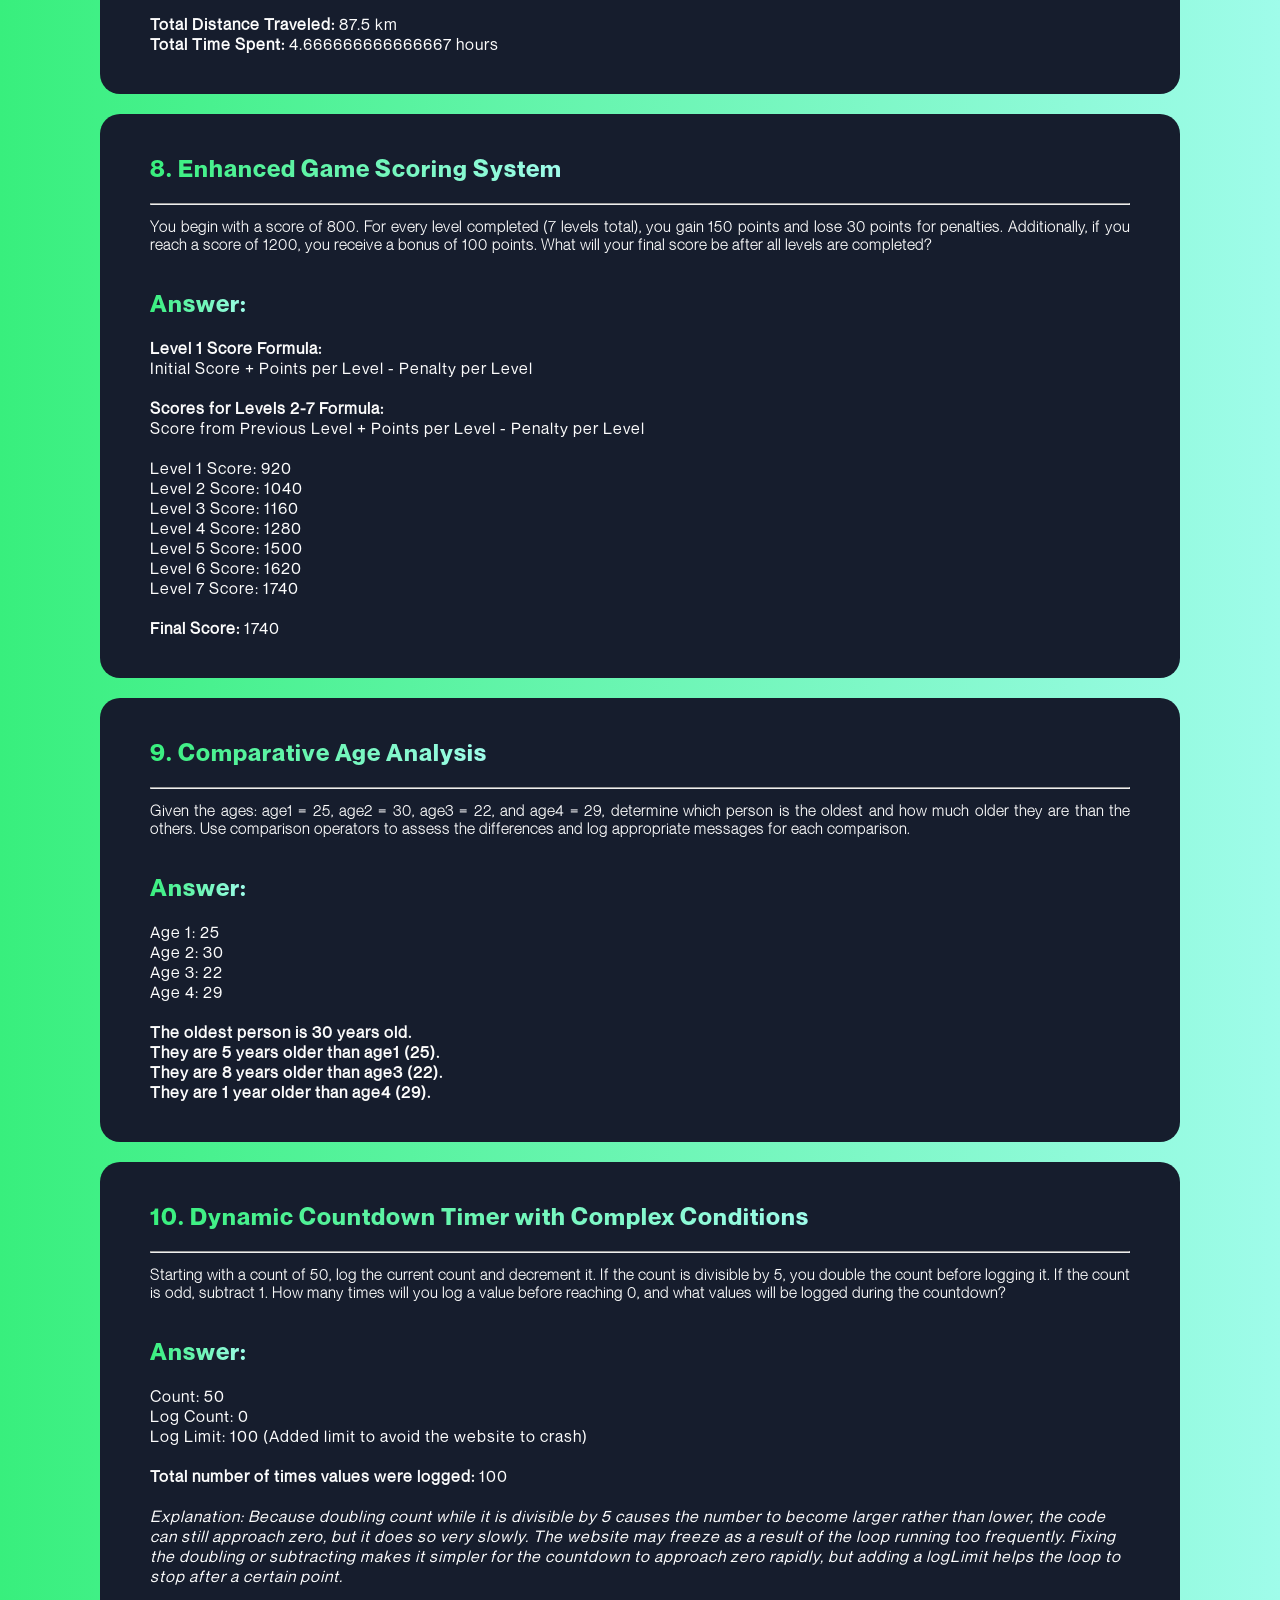
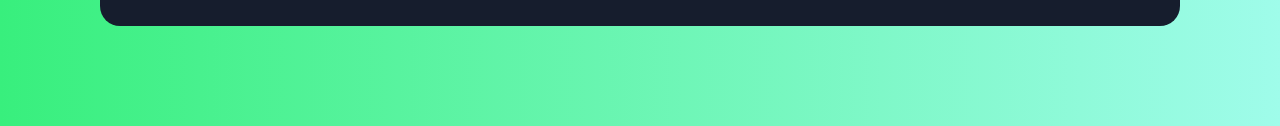
==== commit 3cb40c05: "revised content" ====
--- a/index.html
+++ b/index.html
@@ -360,7 +360,7 @@
             }
         }
         document.write("<b> Total number of times values were logged: </b>" + logCount + "<br><br>");
-        document.write("<i> Explanation: Because doubling count while it is divisible by 5 causes the number to become larger rather than lower, the code can still approach zero, but it does so very slowly. The website may freeze as a result of the loop running too frequently. Fixing the doubling by halving or subtracting makes it simpler for the countdown to approach zero rapidly, but adding a logLimit helps halt the loop after a certain point.</i>")
+        document.write("<i> Explanation: Because doubling count while it is divisible by 5 causes the number to become larger rather than lower, the code can still approach zero, but it does so very slowly. The website may freeze as a result of the loop running too frequently. Fixing the doubling or subtracting makes it simpler for the countdown to approach zero rapidly, but adding a logLimit helps the loop to stop after a certain point.</i>")
 
       </script>
     </section>
